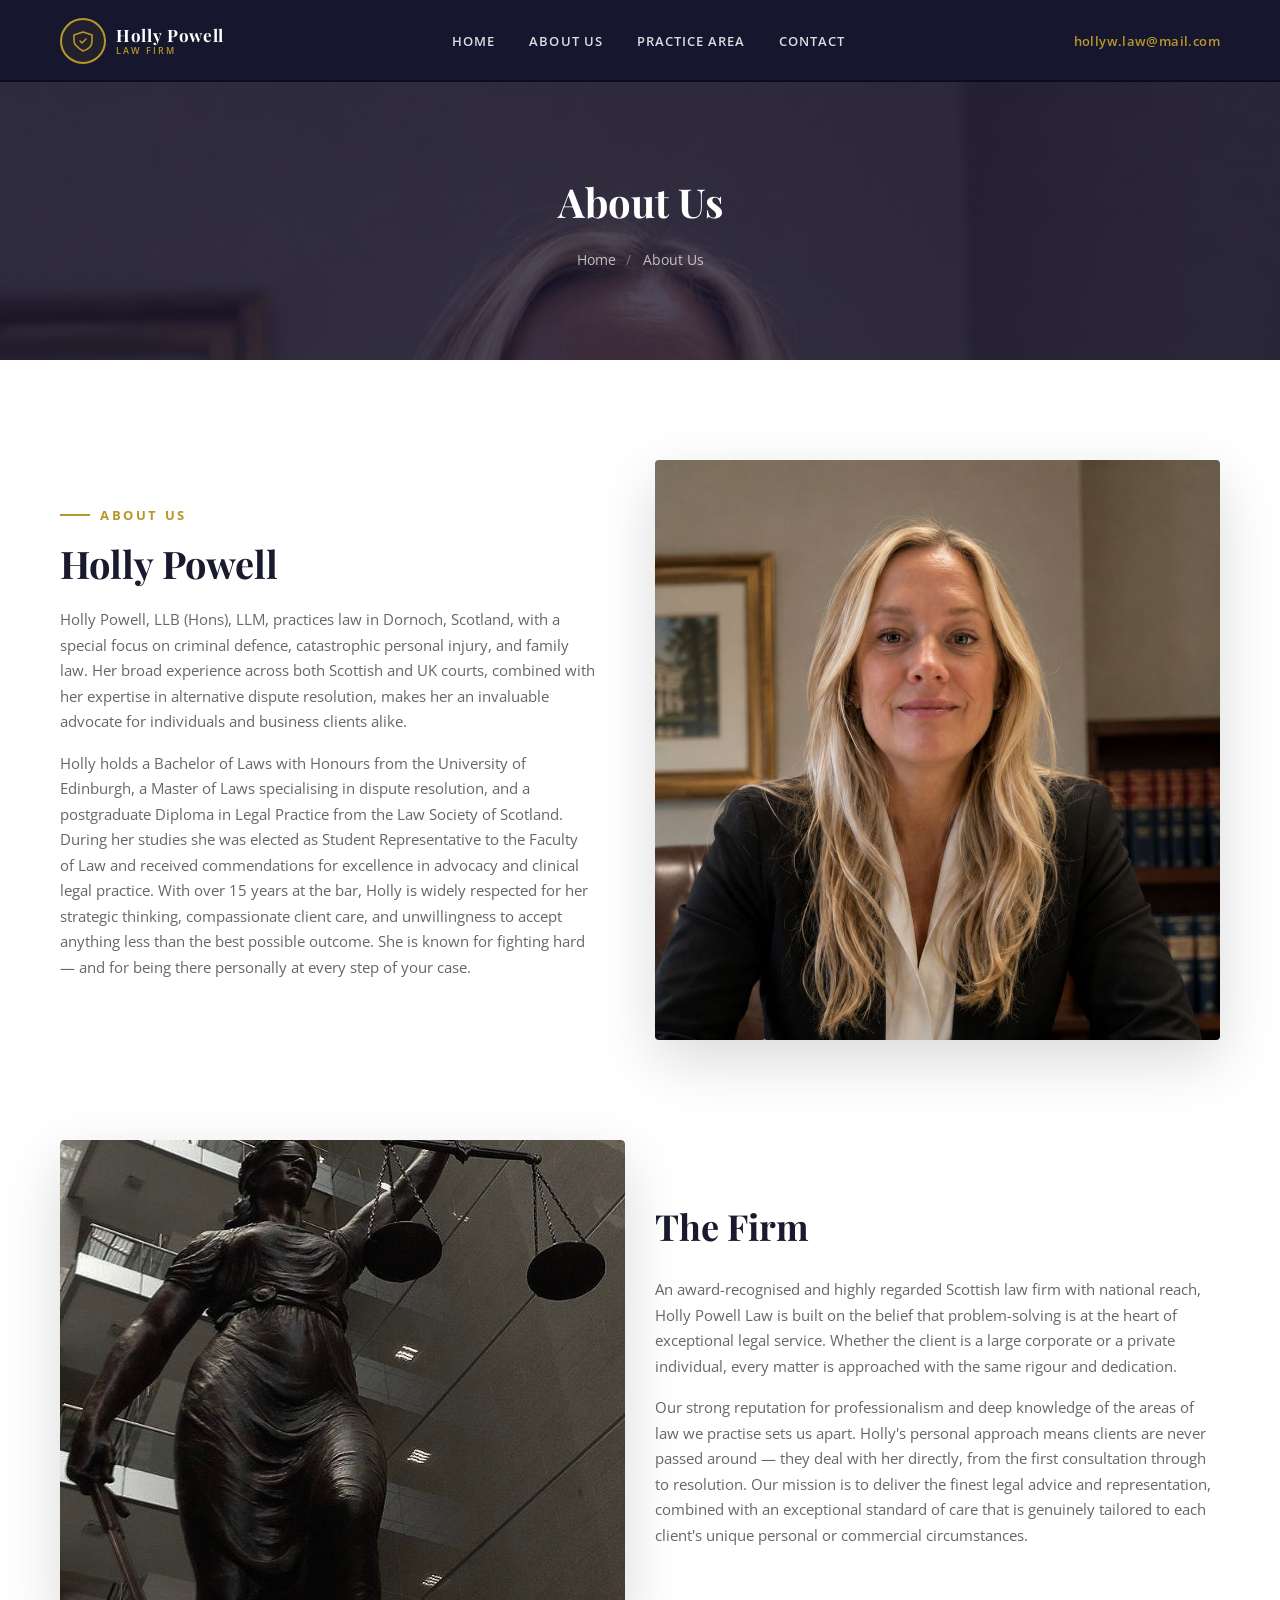
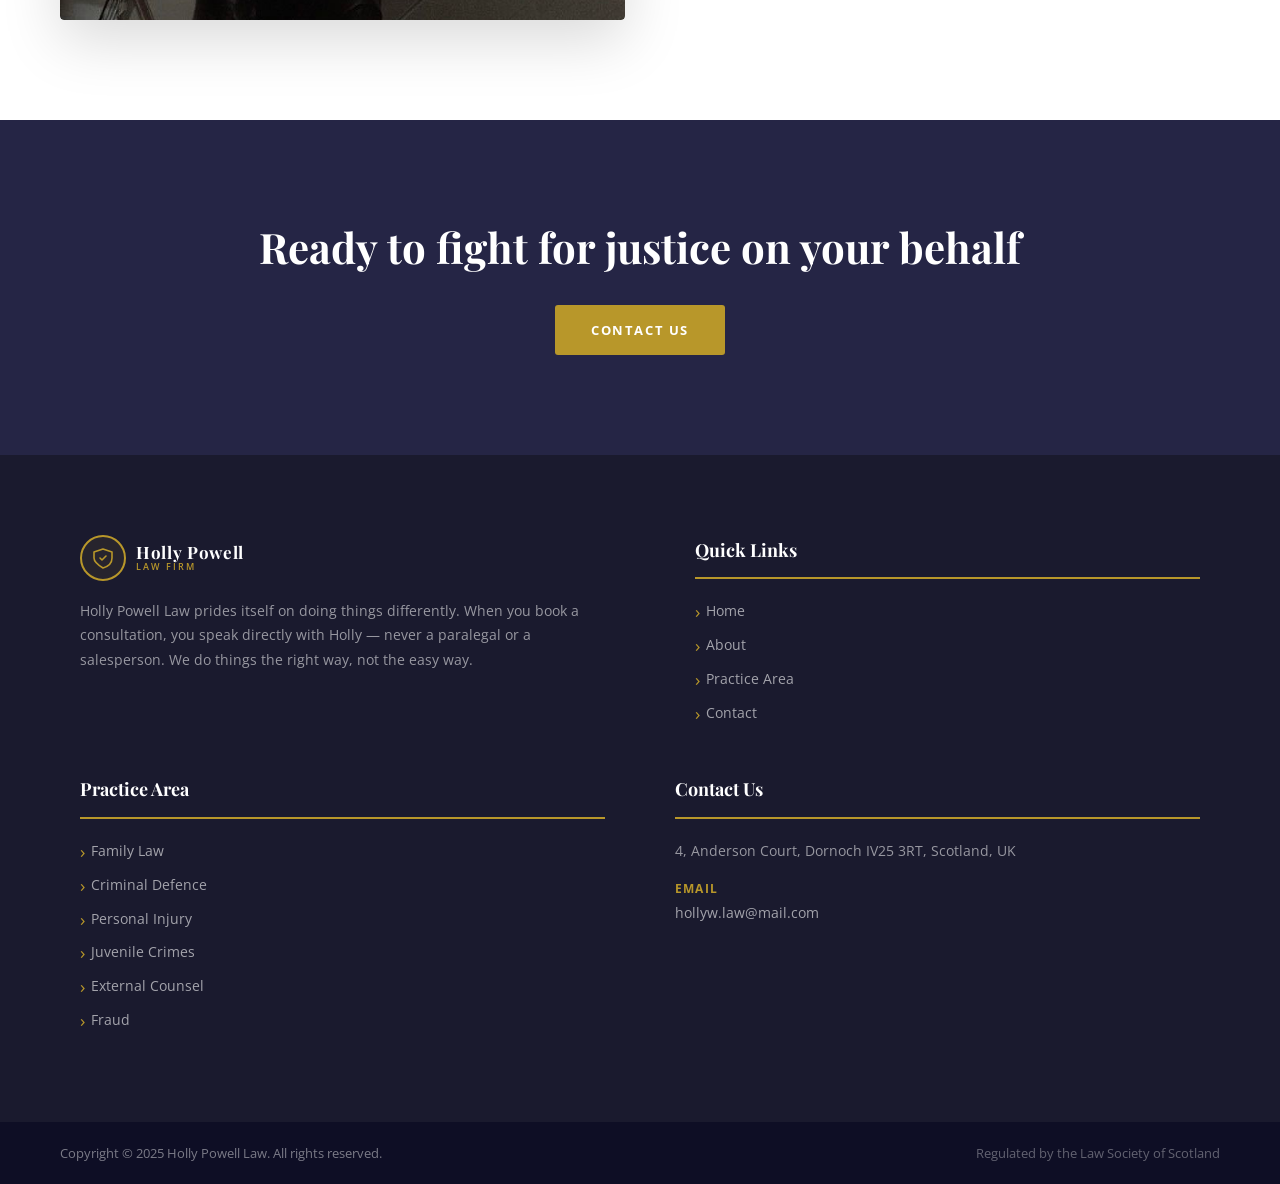
==== about.html @ 1f54224e "Initial commit: Holly Powell Law website" ====
<!DOCTYPE html>
<html lang="en">
<head>
  <meta charset="UTF-8">
  <meta name="viewport" content="width=device-width, initial-scale=1, shrink-to-fit=no">
  <meta name="description" content="About Holly Powell — experienced solicitor with over 15 years in criminal defence, personal injury, and family law based in Dornoch, Scotland.">
  <link rel="preconnect" href="https://fonts.googleapis.com">
  <link rel="preconnect" href="https://fonts.gstatic.com" crossorigin>
  <link href="https://fonts.googleapis.com/css2?family=Playfair+Display:wght@400;600;700&family=Open+Sans:wght@300;400;600;700&display=swap" rel="stylesheet">
  <link rel="stylesheet" href="assets/css/style.css">
  <link rel="icon" type="image/svg+xml" href="assets/favicon.svg">
  <title>Holly Powell Law: About Us</title>
</head>
<body>

<!-- PRELOADER -->
<div class="preloader">
  <div class="spinner">
    <div class="double-bounce1"></div>
    <div class="double-bounce2"></div>
  </div>
</div>

<!-- NAVBAR -->
<div class="navbar-area">
  <div class="mobile-nav">
    <a href="index.html" class="logo-svg-wrap">
      <div class="logo-crest">
        <svg viewBox="0 0 24 24" fill="none" stroke="#b8972a" stroke-width="1.6" stroke-linecap="round" stroke-linejoin="round">
          <path d="M3 6l9-3 9 3v6c0 5-4 8.5-9 10C7 19 3 15.5 3 12V6z"/>
          <path d="M9 12l2 2 4-4"/>
        </svg>
      </div>
      <div class="logo-wordmark">
        <span class="firm-name">Holly Powell</span>
        <span class="firm-tag">Law Firm</span>
      </div>
    </a>
    <button class="hamburger-btn" id="hamburger" aria-label="Toggle menu">
      <span></span><span></span><span></span>
    </button>
  </div>
  <div class="mobile-nav-menu" id="mobileNavMenu">
    <a href="index.html">Home</a>
    <a href="about.html">About Us</a>
    <a href="practice.html">Practice Area</a>
    <a href="contact.html">Contact</a>
  </div>
  <div class="lovells-nav-style-one">
    <div class="container">
      <nav class="navbar navbar-expand-md">
        <a class="brand" href="index.html">
          <div class="logo-svg-wrap">
            <div class="logo-crest">
              <svg viewBox="0 0 24 24" fill="none" stroke="#b8972a" stroke-width="1.6" stroke-linecap="round" stroke-linejoin="round">
                <path d="M3 6l9-3 9 3v6c0 5-4 8.5-9 10C7 19 3 15.5 3 12V6z"/>
                <path d="M9 12l2 2 4-4"/>
              </svg>
            </div>
            <div class="logo-wordmark">
              <span class="firm-name">Holly Powell</span>
              <span class="firm-tag">Law Firm</span>
            </div>
          </div>
        </a>
        <ul class="navbar-nav m-auto">
          <li class="nav-item"><a href="index.html" class="nav-link">Home</a></li>
          <li class="nav-item"><a href="about.html" class="nav-link">About Us</a></li>
          <li class="nav-item"><a href="practice.html" class="nav-link">Practice Area</a></li>
          <li class="nav-item"><a href="contact.html" class="nav-link">Contact</a></li>
        </ul>
        <div class="others-option">
          <span>hollyw.law@mail.com</span>
        </div>
      </nav>
    </div>
  </div>
</div>

<!-- PAGE TITLE -->
<div class="page-title-area item-bg-1">
  <div class="container">
    <div class="page-title-content">
      <h2>About Us</h2>
      <ul>
        <li><a href="index.html">Home <span style="margin:0 6px;opacity:.5;">/</span></a></li>
        <li>About Us</li>
      </ul>
    </div>
  </div>
</div>

<!-- ABOUT HOLLY -->
<section class="about-area ptb-100">
  <div class="container">
    <div class="row align-items-center">
      <div class="col-lg-6">
        <div class="about-content-wrap about-rm mr-0 fade-in">
          <span>about us</span>
          <h2>Holly Powell</h2>
          <p>Holly Powell, LLB (Hons), LLM, practices law in Dornoch, Scotland, with a special focus on criminal defence, catastrophic personal injury, and family law. Her broad experience across both Scottish and UK courts, combined with her expertise in alternative dispute resolution, makes her an invaluable advocate for individuals and business clients alike.</p>
          <p>Holly holds a Bachelor of Laws with Honours from the University of Edinburgh, a Master of Laws specialising in dispute resolution, and a postgraduate Diploma in Legal Practice from the Law Society of Scotland. During her studies she was elected as Student Representative to the Faculty of Law and received commendations for excellence in advocacy and clinical legal practice. With over 15 years at the bar, Holly is widely respected for her strategic thinking, compassionate client care, and unwillingness to accept anything less than the best possible outcome. She is known for fighting hard — and for being there personally at every step of your case.</p>
        </div>
      </div>
      <div class="col-lg-6">
        <div class="about-img abouts-rm fade-in">
          <img src="assets/img/holly.jpg" alt="Holly Powell, Solicitor and Advocate">
        </div>
      </div>
    </div>
  </div>
</section>

<!-- THE FIRM -->
<section class="our-mission pb-100">
  <div class="container">
    <div class="row align-items-center">
      <div class="col-lg-6">
        <div class="video-wrap mission-video fade-in">
          <img src="assets/img/the-firm.jpg" alt="The Firm" style="display:block;width:100%;height:auto;">
        </div>
      </div>
      <div class="col-lg-6">
        <div class="mission-title fade-in">
          <h2>The Firm</h2>
          <p>An award-recognised and highly regarded Scottish law firm with national reach, Holly Powell Law is built on the belief that problem-solving is at the heart of exceptional legal service. Whether the client is a large corporate or a private individual, every matter is approached with the same rigour and dedication.</p>
          <p>Our strong reputation for professionalism and deep knowledge of the areas of law we practise sets us apart. Holly's personal approach means clients are never passed around — they deal with her directly, from the first consultation through to resolution. Our mission is to deliver the finest legal advice and representation, combined with an exceptional standard of care that is genuinely tailored to each client's unique personal or commercial circumstances.</p>
        </div>
      </div>
    </div>
  </div>
</section>

<!-- CONTACT BANNER -->
<section class="contact-banner ptb-100">
  <div class="container">
    <div class="contact-banner-title fade-in">
      <h1>Ready to fight for justice on your behalf</h1>
      <a class="default-btn" href="contact.html">Contact Us</a>
    </div>
  </div>
</section>

<!-- FOOTER -->
<footer class="footer-top-area">
  <div class="container">
    <div class="row footer-wrapper">
      <div class="col-lg-4 col-sm-6 col-md-6">
        <div class="single-widget">
          <div class="footer-logo-wrap">
            <div class="logo-crest">
              <svg viewBox="0 0 24 24" fill="none" stroke="#b8972a" stroke-width="1.6" stroke-linecap="round" stroke-linejoin="round">
                <path d="M3 6l9-3 9 3v6c0 5-4 8.5-9 10C7 19 3 15.5 3 12V6z"/>
                <path d="M9 12l2 2 4-4"/>
              </svg>
            </div>
            <div class="logo-wordmark">
              <span class="firm-name" style="color:#fff;">Holly Powell</span>
              <span class="firm-tag">Law Firm</span>
            </div>
          </div>
          <p>Holly Powell Law prides itself on doing things differently. When you book a consultation, you speak directly with Holly — never a paralegal or a salesperson. We do things the right way, not the easy way.</p>
        </div>
      </div>
      <div class="col-lg-2 col-sm-6 col-md-6">
        <div class="single-widget single-widgets">
          <h3>Quick Links</h3>
          <ul>
            <li><a href="index.html">Home</a></li>
            <li><a href="about.html">About</a></li>
            <li><a href="practice.html">Practice Area</a></li>
            <li><a href="contact.html">Contact</a></li>
          </ul>
        </div>
      </div>
      <div class="col-lg-3 col-sm-6 col-md-6">
        <div class="single-widget single-widgetss">
          <h3>Practice Area</h3>
          <ul>
            <li><a href="practice.html">Family Law</a></li>
            <li><a href="practice.html">Criminal Defence</a></li>
            <li><a href="practice.html">Personal Injury</a></li>
            <li><a href="practice.html">Juvenile Crimes</a></li>
            <li><a href="practice.html">External Counsel</a></li>
            <li><a href="practice.html">Fraud</a></li>
          </ul>
        </div>
      </div>
      <div class="col-lg-3 col-sm-6 col-md-6">
        <div class="single-widget">
          <h3>Contact Us</h3>
          <p style="color:rgba(255,255,255,0.55);font-size:14px;margin-bottom:14px;">4, Anderson Court, Dornoch IV25 3RT, Scotland, UK</p>
          <div class="contact-item">
            <p><strong>Email</strong><a href="mailto:hollyw.law@mail.com">hollyw.law@mail.com</a></p>
          </div>
        </div>
      </div>
    </div>
  </div>
</footer>
<footer class="footer-bottom">
  <div class="container">
    <div class="row">
      <div class="col-lg-6 col-md-6">
        <p>Copyright &copy; 2025 Holly Powell Law. All rights reserved.</p>
      </div>
      <div class="col-lg-6 col-md-6" style="text-align:right;">
        <p style="color:rgba(255,255,255,0.35);">Regulated by the Law Society of Scotland</p>
      </div>
    </div>
  </div>
</footer>

<div class="go-top">
  <svg viewBox="0 0 24 24" fill="none" stroke="#fff" stroke-width="2.5" stroke-linecap="round" stroke-linejoin="round">
    <polyline points="18 15 12 9 6 15"/>
  </svg>
</div>

<script src="assets/js/custom.js"></script>
</body>
</html>
---- assets/css/style.css ----
/* ============================================================
   Holly Powell Law — Main Stylesheet
   Replicates HenryStuartLaw template layout & style
   ============================================================ */

/* --- Reset & Base --- */
*, *::before, *::after { box-sizing: border-box; margin: 0; padding: 0; }
html { scroll-behavior: smooth; }
body { font-family: 'Open Sans', sans-serif; font-size: 15px; color: #444; line-height: 1.7; overflow-x: hidden; background: #fff; }
a { text-decoration: none; color: inherit; transition: all 0.3s ease; }
img { max-width: 100%; height: auto; display: block; }
ul { list-style: none; }

/* --- Variables --- */
:root {
  --primary:   #b8972a;
  --dark:      #1a1a2e;
  --dark2:     #252545;
  --white:     #ffffff;
  --light:     #f5f5f5;
  --gray:      #6c757d;
  --border:    #e0e0e0;
  --transition: all 0.3s ease;
}

/* ============================================================
   PRELOADER
   ============================================================ */
.preloader {
  position: fixed; inset: 0; background: var(--dark);
  display: flex; align-items: center; justify-content: center;
  z-index: 9999; transition: opacity 0.6s ease;
}
.preloader.hidden { opacity: 0; pointer-events: none; }
.spinner { position: relative; width: 50px; height: 50px; }
.double-bounce1, .double-bounce2 {
  width: 100%; height: 100%; border-radius: 50%;
  background: var(--primary); opacity: 0.6;
  position: absolute; top: 0; left: 0;
  animation: sk-bounce 2s infinite ease-in-out;
}
.double-bounce2 { animation-delay: -1s; }
@keyframes sk-bounce { 0%, 100% { transform: scale(0); } 50% { transform: scale(1); } }

/* ============================================================
   NAVBAR
   ============================================================ */
.navbar-area {
  position: fixed; top: 0; left: 0; right: 0; z-index: 999;
  background: rgba(10,10,35,0.95); transition: var(--transition);
}
.navbar-area.sticky {
  background: var(--dark);
  box-shadow: 0 2px 20px rgba(0,0,0,0.3);
}

/* Mobile nav (hidden on desktop) */
.mobile-nav { display: none; }

/* Desktop nav */
.lovells-nav-style-one { padding: 0 30px; }
.lovells-nav-style-one .container { max-width: 1200px; margin: 0 auto; }
.lovells-nav-style-one nav.navbar {
  display: flex; align-items: center; justify-content: space-between;
  padding: 18px 0; flex-wrap: nowrap;
}

/* Logo */
.navbar .brand, .navbar a.brand {
  display: flex; align-items: center; gap: 10px;
  text-decoration: none; flex-shrink: 0;
}
.logo-svg-wrap {
  display: flex; align-items: center; gap: 10px;
}
.logo-crest {
  width: 46px; height: 46px;
  border: 2px solid var(--primary);
  border-radius: 50%;
  display: flex; align-items: center; justify-content: center;
  background: rgba(184,151,42,0.08);
}
.logo-crest svg { width: 24px; height: 24px; }
.logo-wordmark { display: flex; flex-direction: column; line-height: 1.2; }
.logo-wordmark .firm-name {
  font-family: 'Playfair Display', serif;
  font-size: 17px; font-weight: 700;
  color: var(--white); letter-spacing: 0.04em;
}
.logo-wordmark .firm-tag {
  font-size: 9px; font-weight: 600;
  letter-spacing: 0.22em; text-transform: uppercase;
  color: var(--primary);
}

/* Nav links */
.navbar-nav { display: flex; align-items: center; gap: 6px; }
.navbar-nav .nav-item { position: relative; }
.navbar-nav .nav-link {
  color: rgba(255,255,255,0.85);
  font-size: 13px; font-weight: 600;
  letter-spacing: 0.08em; text-transform: uppercase;
  padding: 8px 14px; display: block;
  transition: color 0.3s;
}
.navbar-nav .nav-link:hover { color: var(--primary); }

/* Email in nav */
.others-option { display: flex; align-items: center; }
.others-option span {
  color: var(--primary); font-size: 13px; font-weight: 600;
  letter-spacing: 0.03em;
}

/* Hamburger */
.hamburger-btn {
  display: none; flex-direction: column; gap: 5px;
  background: none; border: none; cursor: pointer; padding: 6px;
}
.hamburger-btn span {
  display: block; width: 25px; height: 2px;
  background: #fff; transition: var(--transition);
}
.hamburger-btn.open span:nth-child(1) { transform: translateY(7px) rotate(45deg); }
.hamburger-btn.open span:nth-child(2) { opacity: 0; }
.hamburger-btn.open span:nth-child(3) { transform: translateY(-7px) rotate(-45deg); }

/* Mobile dropdown */
.mobile-nav-menu {
  display: none; flex-direction: column;
  background: var(--dark2); padding: 10px 0; border-top: 1px solid rgba(255,255,255,0.1);
}
.mobile-nav-menu.open { display: flex; }
.mobile-nav-menu a {
  color: rgba(255,255,255,0.85); padding: 12px 24px;
  font-size: 14px; font-weight: 600; letter-spacing: 0.05em;
  text-transform: uppercase; border-bottom: 1px solid rgba(255,255,255,0.06);
}
.mobile-nav-menu a:hover { color: var(--primary); background: rgba(255,255,255,0.04); }

/* ============================================================
   PAGE TITLE / BREADCRUMB BANNER
   ============================================================ */
.page-title-area {
  background: linear-gradient(rgba(20,20,50,0.78), rgba(20,20,50,0.78));
  min-height: 280px;
  display: flex; align-items: center;
  margin-top: 80px;
  text-align: center;
}
.page-title-area.item-bg-1 {
  background: linear-gradient(rgba(20,20,50,0.75), rgba(20,20,50,0.75)),
              url('../img/home-one/holly1.jpg') center top / cover no-repeat;
}
.page-title-content h2 {
  font-family: 'Playfair Display', serif;
  font-size: 40px; font-weight: 700; color: #fff;
  margin-bottom: 12px;
}
.page-title-content ul {
  display: flex; align-items: center; justify-content: center; gap: 6px;
}
.page-title-content ul li,
.page-title-content ul li a {
  color: rgba(255,255,255,0.7); font-size: 14px;
}
.page-title-content ul li a:hover { color: var(--primary); }
.page-title-content ul li a i { font-size: 10px; margin-left: 4px; vertical-align: middle; }

/* ============================================================
   HERO SLIDER (index)
   ============================================================ */
.hero-slider { position: relative; overflow: hidden; }
.hero-slide {
  min-height: 100vh;
  display: flex; align-items: center;
  position: relative; overflow: hidden;
}
.hero-slide-bg {
  position: absolute;
  inset: 0;
  width: 100%;
  height: 100%;
  object-fit: cover;
  object-position: center top;
  z-index: 0;
}
.hero-slide::before {
  content: ''; position: absolute; inset: 0;
  background: linear-gradient(to right, rgba(10,10,35,0.82) 0%, rgba(10,10,35,0.45) 60%, transparent 100%);
  z-index: 1;
}
.hero-slide .container { position: relative; z-index: 2; }
.hero-content {
  position: relative; z-index: 2;
  max-width: 600px;
}
.hero-content .top-title {
  font-size: 13px; font-weight: 700; letter-spacing: 0.2em;
  text-transform: uppercase; color: var(--primary);
  display: flex; align-items: center; gap: 10px; margin-bottom: 20px;
}
.hero-content .top-title::before {
  content: ''; width: 40px; height: 2px; background: var(--primary); display: block;
}
.hero-content h1 {
  font-family: 'Playfair Display', serif;
  font-size: clamp(36px, 5.5vw, 64px);
  font-weight: 700; color: #fff; line-height: 1.15; margin-bottom: 28px;
}
.hero-content h1 span { color: var(--primary); }
.hero-content .default-btn {
  display: inline-block;
  background: var(--primary); color: #fff;
  padding: 14px 34px; font-size: 13px; font-weight: 700;
  letter-spacing: 0.12em; text-transform: uppercase; border-radius: 3px;
  transition: var(--transition);
}
.hero-content .default-btn:hover { background: #9a7c22; transform: translateY(-2px); }

/* Dot nav */
.slider-dots {
  position: absolute; bottom: 30px; left: 50%; transform: translateX(-50%);
  display: flex; gap: 10px; z-index: 3;
}
.slider-dot {
  width: 10px; height: 10px; border-radius: 50%;
  background: rgba(255,255,255,0.4); cursor: pointer; transition: var(--transition);
  border: none;
}
.slider-dot.active { background: var(--primary); }

/* ============================================================
   ABOUT SECTION (index)
   ============================================================ */
.about-area { padding: 100px 0; }
.about-content-wrap span {
  font-size: 13px; font-weight: 700; letter-spacing: 0.2em;
  text-transform: uppercase; color: var(--primary);
  display: flex; align-items: center; gap: 10px; margin-bottom: 14px;
}
.about-content-wrap span::before {
  content: ''; width: 30px; height: 2px; background: var(--primary); display: block;
}
.about-content-wrap h2 {
  font-family: 'Playfair Display', serif;
  font-size: clamp(26px, 3vw, 38px); font-weight: 700;
  color: var(--dark); margin-bottom: 20px; line-height: 1.25;
}
.about-content-wrap p { color: #666; margin-bottom: 16px; font-size: 15px; }
.about-list { margin: 20px 0 28px; }
.about-list li {
  color: #555; padding: 6px 0 6px 22px;
  position: relative; font-size: 15px;
}
.about-list li::before {
  content: '✓'; position: absolute; left: 0;
  color: var(--primary); font-weight: 700;
}
.about-img { position: relative; }
.about-img img {
  width: 100%; max-height: 580px;
  object-fit: cover; object-position: center top;
  border-radius: 4px;
  box-shadow: 0 20px 60px rgba(0,0,0,0.15);
}

/* About page specific */
.about-content-wrap.about-rm { padding-right: 30px; }
.about-img.abouts-rm img { border-radius: 4px; }

/* ============================================================
   PRACTICE AREA CARDS
   ============================================================ */
.practice-area-section { padding: 100px 0; background: var(--light); }
.section-title-wrap { text-align: center; margin-bottom: 50px; }
.section-title-wrap .sub-title {
  font-size: 13px; font-weight: 700; letter-spacing: 0.2em;
  text-transform: uppercase; color: var(--primary);
  display: inline-flex; align-items: center; gap: 10px; margin-bottom: 12px;
}
.section-title-wrap .sub-title::before,
.section-title-wrap .sub-title::after {
  content: ''; width: 25px; height: 2px; background: var(--primary); display: block;
}
.section-title-wrap h2 {
  font-family: 'Playfair Display', serif;
  font-size: clamp(26px, 3vw, 38px); font-weight: 700; color: var(--dark);
}
.practice-card {
  background: #fff; border-radius: 4px;
  padding: 36px 28px; height: 100%;
  border-bottom: 3px solid transparent;
  box-shadow: 0 4px 30px rgba(0,0,0,0.07);
  transition: var(--transition);
}
.practice-card:hover {
  border-bottom-color: var(--primary);
  transform: translateY(-5px);
  box-shadow: 0 12px 40px rgba(0,0,0,0.12);
}
.practice-card .icon {
  width: 56px; height: 56px; margin-bottom: 20px;
  background: rgba(184,151,42,0.1); border-radius: 50%;
  display: flex; align-items: center; justify-content: center;
}
.practice-card .icon svg { width: 28px; height: 28px; }
.practice-card h3 {
  font-family: 'Playfair Display', serif;
  font-size: 20px; font-weight: 700; color: var(--dark);
  margin-bottom: 12px;
}
.practice-card p { color: #666; font-size: 14px; line-height: 1.7; }

/* Practice page full cards */
.practice-full-card {
  background: #fff; border-radius: 4px; margin-bottom: 24px;
  padding: 40px 36px; display: flex; align-items: flex-start; gap: 24px;
  box-shadow: 0 4px 24px rgba(0,0,0,0.07);
  border-left: 4px solid var(--primary);
  transition: var(--transition);
}
.practice-full-card:hover { box-shadow: 0 10px 40px rgba(0,0,0,0.12); }
.practice-full-card .icon {
  width: 60px; height: 60px; flex-shrink: 0;
  background: rgba(184,151,42,0.1); border-radius: 50%;
  display: flex; align-items: center; justify-content: center;
}
.practice-full-card .icon svg { width: 30px; height: 30px; }
.practice-full-card h3 {
  font-family: 'Playfair Display', serif;
  font-size: 22px; font-weight: 700; color: var(--dark); margin-bottom: 10px;
}
.practice-full-card p { color: #666; font-size: 15px; line-height: 1.7; }

/* ============================================================
   OUR MISSION / THE FIRM
   ============================================================ */
.our-mission { padding-bottom: 100px; }
.our-mission .mission-video img,
.our-mission .mission-video {
  width: 100%; border-radius: 4px;
  overflow: hidden; box-shadow: 0 20px 60px rgba(0,0,0,0.15);
}
.mission-video img {
  max-height: 480px; object-fit: cover; object-position: center;
  display: block;
}
.mission-title h2 {
  font-family: 'Playfair Display', serif;
  font-size: clamp(26px, 3vw, 36px); font-weight: 700;
  color: var(--dark); margin-bottom: 20px;
}
.mission-title p { color: #666; font-size: 15px; margin-bottom: 16px; line-height: 1.7; }

/* ============================================================
   COUNTER / STATS STRIP
   ============================================================ */
.counter-area {
  background: var(--dark2);
  position: relative; padding: 80px 0;
}
.counter-area::before {
  content: ''; position: absolute; inset: 0;
  background: rgba(20,20,50,0.85);
}
.counter-area .container { position: relative; z-index: 2; }
.counter-box { text-align: center; }
.counter-box h2 {
  font-family: 'Playfair Display', serif;
  font-size: 52px; font-weight: 700; color: var(--primary);
  line-height: 1;
}
.counter-box p {
  font-size: 12px; font-weight: 700; letter-spacing: 0.2em;
  text-transform: uppercase; color: rgba(255,255,255,0.7); margin-top: 8px;
}

/* ============================================================
   CONTACT BANNER
   ============================================================ */
.contact-banner {
  background: var(--dark2); padding: 100px 0; text-align: center;
}
.contact-banner-title h1 {
  font-family: 'Playfair Display', serif;
  font-size: clamp(24px, 3.5vw, 42px); font-weight: 700;
  color: #fff; margin-bottom: 30px; line-height: 1.3;
}
.contact-banner-title .default-btn {
  display: inline-block;
  background: var(--primary); color: #fff;
  padding: 14px 36px; font-size: 13px; font-weight: 700;
  letter-spacing: 0.12em; text-transform: uppercase; border-radius: 3px;
  transition: var(--transition);
}
.contact-banner-title .default-btn:hover { background: #9a7c22; transform: translateY(-2px); }

/* ============================================================
   CONTACT PAGE
   ============================================================ */
.contact-area { padding: 100px 0; }
.contact-info-box {
  background: var(--dark); padding: 40px;
  border-radius: 4px; color: #fff; height: 100%;
}
.contact-info-box h3 {
  font-family: 'Playfair Display', serif;
  font-size: 24px; color: #fff; margin-bottom: 24px;
  padding-bottom: 16px; border-bottom: 2px solid var(--primary);
}
.contact-info-item { display: flex; gap: 16px; margin-bottom: 24px; }
.contact-info-item .icon {
  width: 44px; height: 44px; flex-shrink: 0;
  background: rgba(184,151,42,0.15); border-radius: 50%;
  display: flex; align-items: center; justify-content: center;
}
.contact-info-item .icon svg { width: 20px; height: 20px; }
.contact-info-item .text strong {
  display: block; font-size: 12px; font-weight: 700;
  letter-spacing: 0.15em; text-transform: uppercase;
  color: var(--primary); margin-bottom: 4px;
}
.contact-info-item .text p,
.contact-info-item .text a {
  color: rgba(255,255,255,0.75); font-size: 14px; line-height: 1.6;
}
.contact-info-item .text a:hover { color: var(--primary); }

/* Map */
.map-wrap { margin-top: 40px; border-radius: 4px; overflow: hidden; }
.map-wrap iframe { width: 100%; height: 340px; border: 0; display: block; }

/* Contact form */
.contact-form { background: var(--light); padding: 40px; border-radius: 4px; }
.contact-form h3 {
  font-family: 'Playfair Display', serif;
  font-size: 24px; color: var(--dark); margin-bottom: 24px;
  padding-bottom: 16px; border-bottom: 2px solid var(--primary);
}
.form-group { margin-bottom: 20px; }
.form-group label {
  display: block; font-size: 12px; font-weight: 700;
  letter-spacing: 0.12em; text-transform: uppercase;
  color: var(--dark); margin-bottom: 6px;
}
.form-group input,
.form-group textarea,
.form-group select {
  width: 100%; padding: 12px 16px;
  border: 1px solid var(--border); border-radius: 3px;
  font-family: 'Open Sans', sans-serif; font-size: 14px;
  color: #444; background: #fff; outline: none;
  transition: border-color 0.3s;
}
.form-group input:focus,
.form-group textarea:focus,
.form-group select:focus { border-color: var(--primary); }
.form-group textarea { resize: vertical; min-height: 140px; }
.submit-btn {
  background: var(--primary); color: #fff;
  padding: 13px 32px; font-size: 13px; font-weight: 700;
  letter-spacing: 0.12em; text-transform: uppercase;
  border: none; border-radius: 3px; cursor: pointer;
  transition: var(--transition);
}
.submit-btn:hover { background: #9a7c22; transform: translateY(-2px); }
.form-success { display: none; color: #28a745; font-size: 14px; margin-top: 12px; }

/* ============================================================
   FOOTER
   ============================================================ */
.footer-top-area {
  background: var(--dark); padding: 80px 0 40px;
}
.footer-wrapper { display: flex; flex-wrap: wrap; gap: 0; }
.single-widget { padding: 0 20px 40px; }
.single-widget .footer-logo-wrap {
  display: flex; align-items: center; gap: 10px; margin-bottom: 18px;
}
.single-widget p {
  color: rgba(255,255,255,0.55); font-size: 14px; line-height: 1.75;
}
.single-widget h3 {
  font-family: 'Playfair Display', serif;
  font-size: 18px; color: #fff; margin-bottom: 20px;
  padding-bottom: 12px; border-bottom: 2px solid var(--primary);
}
.single-widget ul li { margin-bottom: 10px; }
.single-widget ul a {
  color: rgba(255,255,255,0.6); font-size: 14px; transition: color 0.3s;
  display: flex; align-items: center; gap: 6px;
}
.single-widget ul a::before {
  content: '›'; color: var(--primary); font-size: 18px; line-height: 1;
}
.single-widget ul a:hover { color: var(--primary); padding-left: 4px; }
.single-widgets { padding-left: 40px; }
.single-widgetss { padding-left: 20px; }
.single-widget .contact-item { display: flex; gap: 8px; margin-bottom: 14px; }
.single-widget .contact-item p,
.single-widget .contact-item a {
  color: rgba(255,255,255,0.6); font-size: 14px;
}
.single-widget .contact-item a:hover { color: var(--primary); }
.single-widget .contact-item strong {
  color: var(--primary); font-size: 12px; letter-spacing: 0.1em;
  text-transform: uppercase; display: block; margin-bottom: 2px;
}

.footer-bottom {
  background: #0e0e25; padding: 20px 0;
}
.footer-bottom p { color: rgba(255,255,255,0.45); font-size: 13px; }

/* Go top */
.go-top {
  position: fixed; bottom: 28px; right: 28px; z-index: 500;
  width: 44px; height: 44px; background: var(--primary);
  border-radius: 50%; display: flex; align-items: center; justify-content: center;
  cursor: pointer; opacity: 0; pointer-events: none;
  transition: var(--transition); box-shadow: 0 4px 16px rgba(0,0,0,0.2);
}
.go-top.visible { opacity: 1; pointer-events: all; }
.go-top svg { width: 18px; height: 18px; }

/* ============================================================
   GRID UTILITIES
   ============================================================ */
.container { max-width: 1200px; margin: 0 auto; padding: 0 20px; }
.row { display: flex; flex-wrap: wrap; margin: 0 -15px; }
.row > [class^="col-"] { padding: 0 15px; }
.col-lg-4 { width: 33.333%; }
.col-lg-6 { width: 50%; }
.col-lg-3 { width: 25%; }
.col-lg-2 { width: 16.666%; }
.col-lg-8 { width: 66.666%; }
.col-lg-12 { width: 100%; }
.col-md-6 { width: 50%; }
.col-sm-6 { width: 50%; }
.align-items-center { align-items: center; }
.ptb-100 { padding: 100px 0; }
.pb-100 { padding-bottom: 100px; }
.text-center { text-align: center; }
.mr-0 { margin-right: 0; }
.footer-wrapper { margin: 0 -15px; }

/* ============================================================
   ANIMATIONS
   ============================================================ */
.fade-in { opacity: 0; transform: translateY(30px); transition: opacity 0.7s ease, transform 0.7s ease; }
.fade-in.visible { opacity: 1; transform: none; }

/* ============================================================
   RESPONSIVE
   ============================================================ */
@media (max-width: 991px) {
  .lovells-nav-style-one { display: none; }
  .mobile-nav { display: flex; align-items: center; justify-content: space-between; padding: 14px 20px; background: var(--dark); }
  .hamburger-btn { display: flex; }
  .col-lg-4, .col-lg-6, .col-lg-3, .col-lg-2, .col-lg-8 { width: 100%; }
  .single-widgets, .single-widgetss { padding-left: 20px; }
  .about-content-wrap.about-rm { padding-right: 0; margin-bottom: 40px; }
  .hero-slide { min-height: 80vh; }
  .counter-area { padding: 60px 0; }
  .counter-box { margin-bottom: 30px; }
  .practice-full-card { flex-direction: column; }
}

@media (max-width: 767px) {
  .col-md-6, .col-sm-6 { width: 100%; }
  .footer-bottom .col-lg-6 { width: 100%; text-align: center; }
  .page-title-area { min-height: 200px; margin-top: 70px; }
  .page-title-content h2 { font-size: 28px; }
  .hero-content h1 { font-size: 32px; }
  .about-area, .practice-area-section, .our-mission, .contact-area { padding: 60px 0; }
  .contact-banner { padding: 60px 0; }
  .footer-top-area { padding: 60px 0 20px; }
  .mission-title { margin-top: 30px; }
}

@media (max-width: 480px) {
  .mobile-nav { padding: 12px 16px; }
  .logo-wordmark .firm-name { font-size: 15px; }
  .hero-content h1 { font-size: 26px; }
  .contact-form, .contact-info-box { padding: 28px 20px; }
}
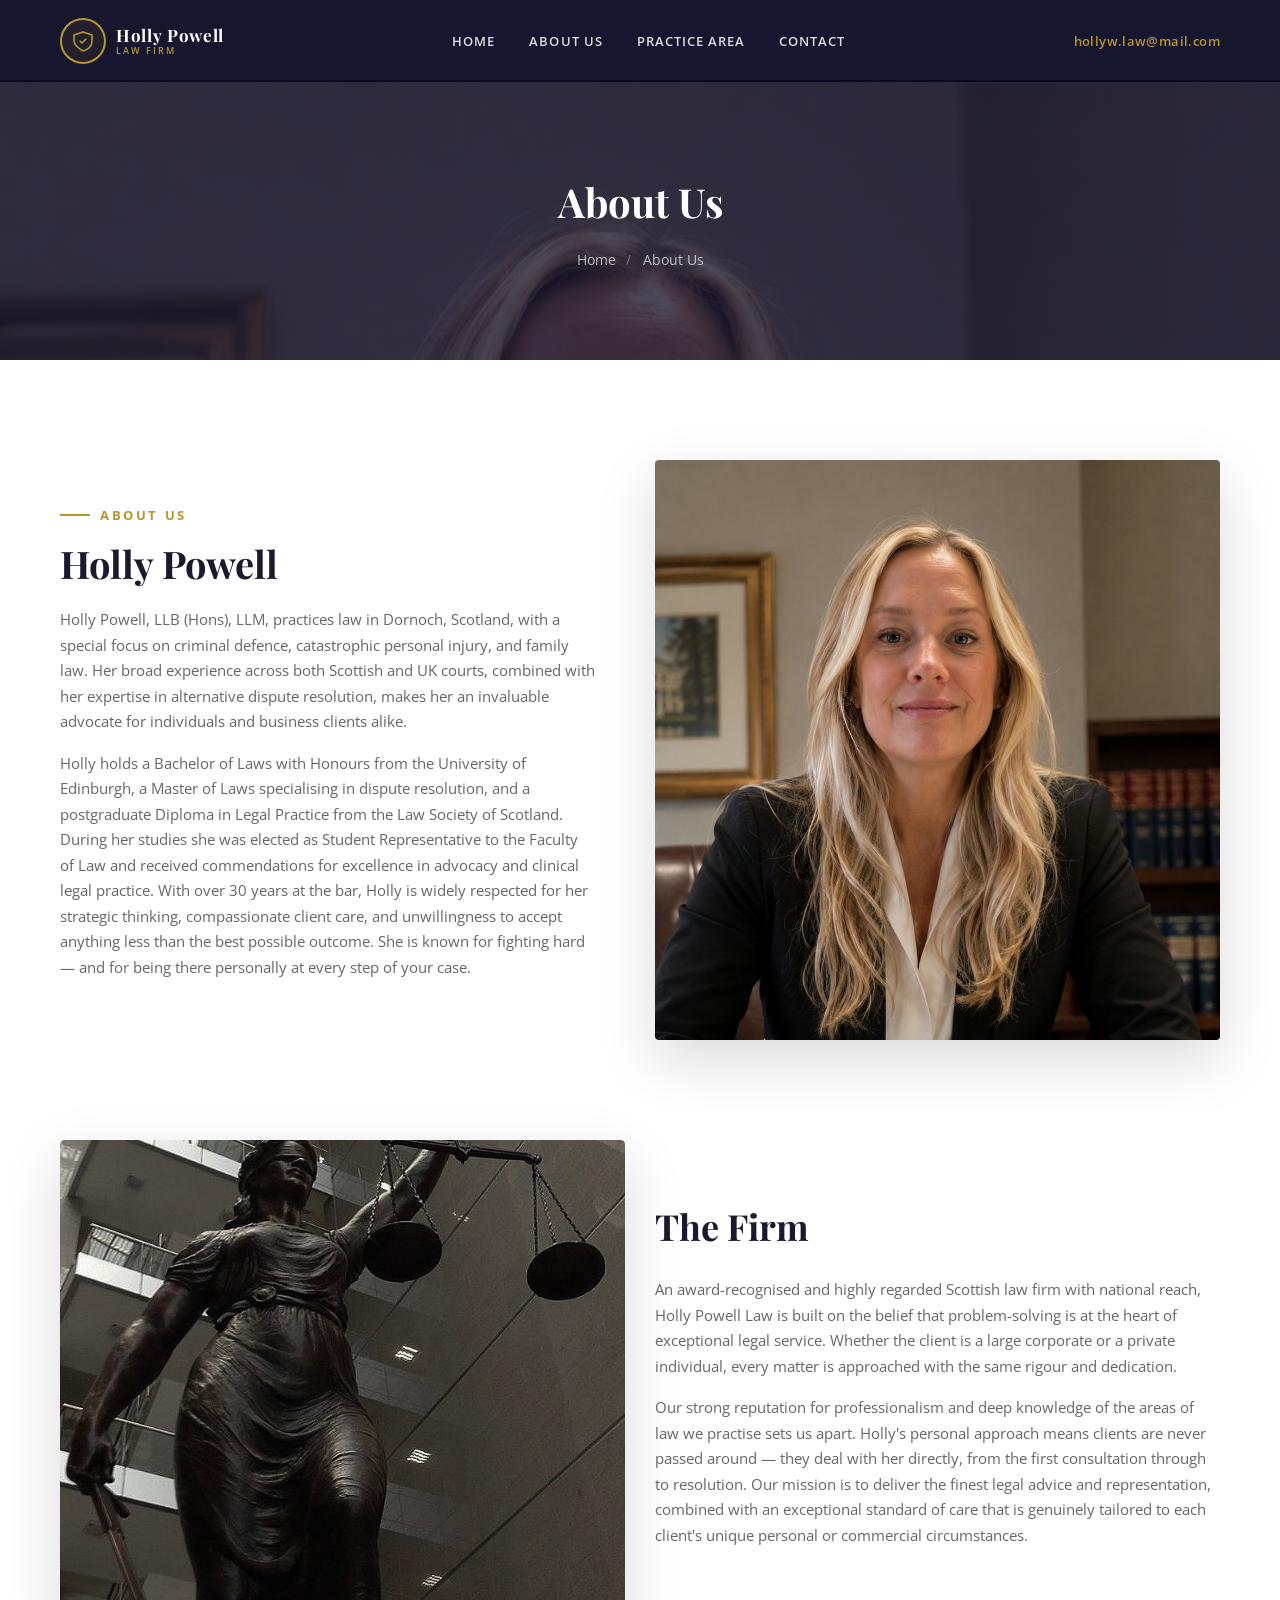
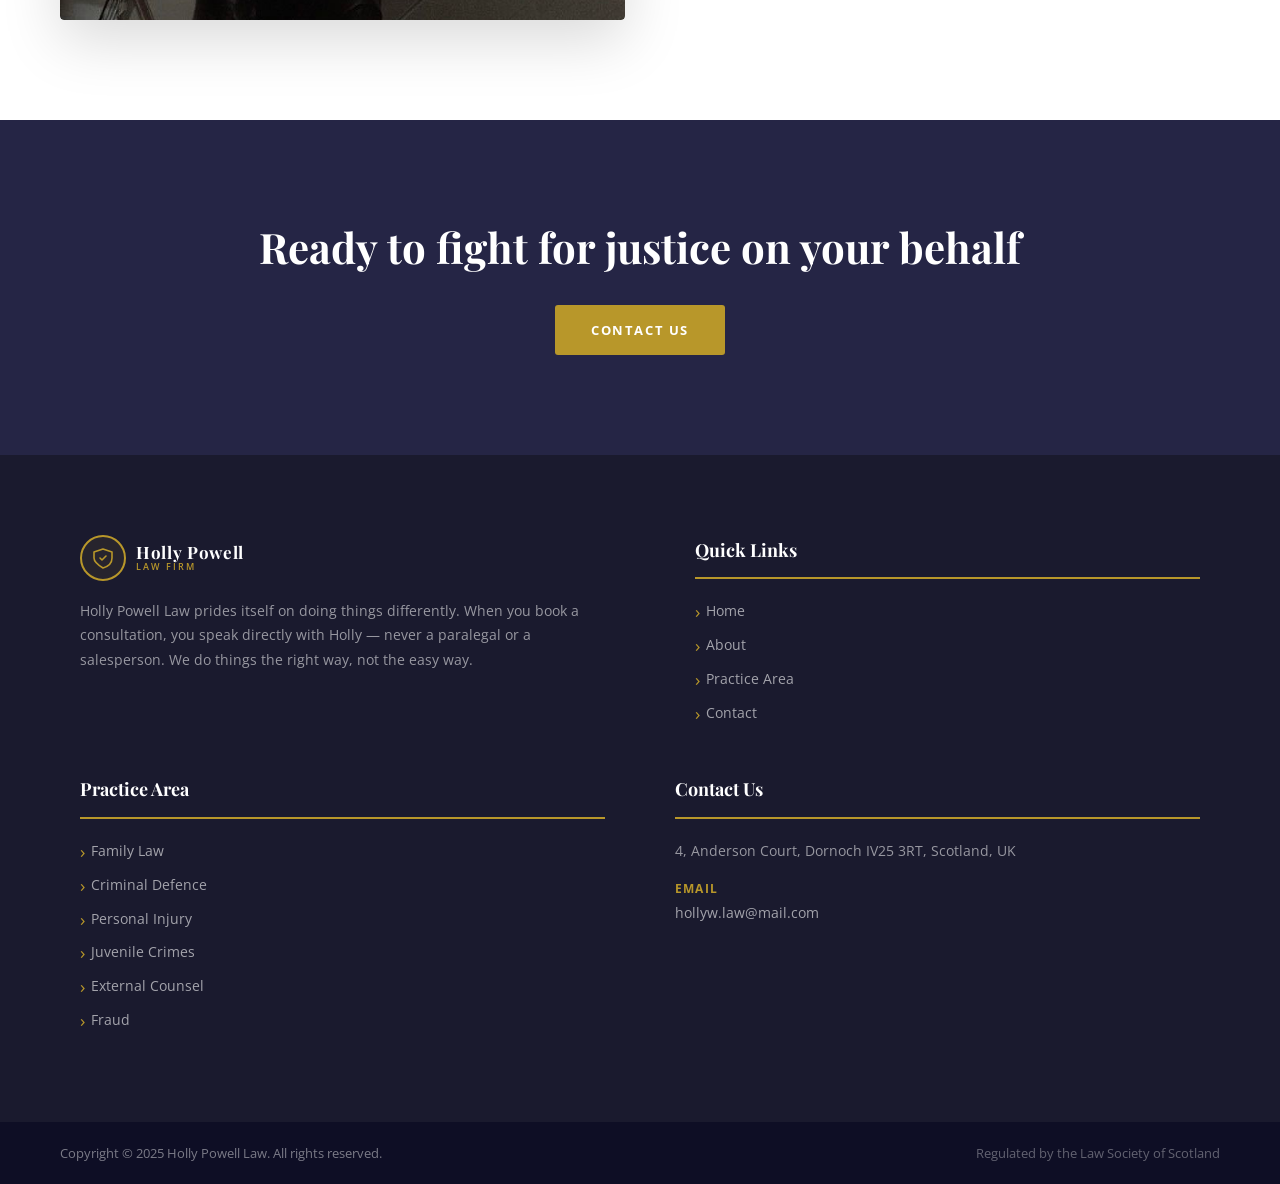
==== commit bbfc3b64: "Update years of experience from 15+ to 30+" ====
--- a/about.html
+++ b/about.html
@@ -3,13 +3,38 @@
 <head>
   <meta charset="UTF-8">
   <meta name="viewport" content="width=device-width, initial-scale=1, shrink-to-fit=no">
-  <meta name="description" content="About Holly Powell — experienced solicitor with over 15 years in criminal defence, personal injury, and family law based in Dornoch, Scotland.">
+  <meta name="description" content="About Holly Powell — experienced solicitor with over 30 years in criminal defence, personal injury, and family law based in Dornoch, Scotland.">
+  <meta name="robots" content="index, follow">
+  <meta name="author" content="Holly Powell">
+  <meta property="og:title" content="About Holly Powell - Experienced Solicitor in Scotland">
+  <meta property="og:description" content="Learn about Holly Powell, an experienced solicitor with 30+ years in criminal defence, personal injury, and family law.">
+  <meta property="og:type" content="profile">
+  <meta property="og:url" content="https://hollypowelllaw.com/about.html">
+  <link rel="canonical" href="https://hollypowelllaw.com/about.html">
   <link rel="preconnect" href="https://fonts.googleapis.com">
   <link rel="preconnect" href="https://fonts.gstatic.com" crossorigin>
   <link href="https://fonts.googleapis.com/css2?family=Playfair+Display:wght@400;600;700&family=Open+Sans:wght@300;400;600;700&display=swap" rel="stylesheet">
   <link rel="stylesheet" href="assets/css/style.css">
   <link rel="icon" type="image/svg+xml" href="assets/favicon.svg">
-  <title>Holly Powell Law: About Us</title>
+  <title>Holly Powell - Solicitor Profile | Expert in Criminal Defence, Personal Injury & Family Law</title>
+  <script type="application/ld+json">
+  {
+    "@context": "https://schema.org",
+    "@type": "Person",
+    "name": "Holly Powell",
+    "jobTitle": "Solicitor",
+    "description": "Experienced solicitor with 30+ years in criminal defence, personal injury, and family law",
+    "url": "https://hollypowelllaw.com/about.html",
+    "image": "https://hollypowelllaw.com/assets/img/about/holly.jpg",
+    "address": {
+      "@type": "PostalAddress",
+      "addressLocality": "Dornoch",
+      "addressRegion": "Highland",
+      "addressCountry": "GB"
+    },
+    "sameAs": ["https://hollypowelllaw.com"]
+  }
+  </script>
 </head>
 <body>
 
@@ -99,7 +124,7 @@
           <span>about us</span>
           <h2>Holly Powell</h2>
           <p>Holly Powell, LLB (Hons), LLM, practices law in Dornoch, Scotland, with a special focus on criminal defence, catastrophic personal injury, and family law. Her broad experience across both Scottish and UK courts, combined with her expertise in alternative dispute resolution, makes her an invaluable advocate for individuals and business clients alike.</p>
-          <p>Holly holds a Bachelor of Laws with Honours from the University of Edinburgh, a Master of Laws specialising in dispute resolution, and a postgraduate Diploma in Legal Practice from the Law Society of Scotland. During her studies she was elected as Student Representative to the Faculty of Law and received commendations for excellence in advocacy and clinical legal practice. With over 15 years at the bar, Holly is widely respected for her strategic thinking, compassionate client care, and unwillingness to accept anything less than the best possible outcome. She is known for fighting hard — and for being there personally at every step of your case.</p>
+          <p>Holly holds a Bachelor of Laws with Honours from the University of Edinburgh, a Master of Laws specialising in dispute resolution, and a postgraduate Diploma in Legal Practice from the Law Society of Scotland. During her studies she was elected as Student Representative to the Faculty of Law and received commendations for excellence in advocacy and clinical legal practice. With over 30 years at the bar, Holly is widely respected for her strategic thinking, compassionate client care, and unwillingness to accept anything less than the best possible outcome. She is known for fighting hard — and for being there personally at every step of your case.</p>
         </div>
       </div>
       <div class="col-lg-6">
